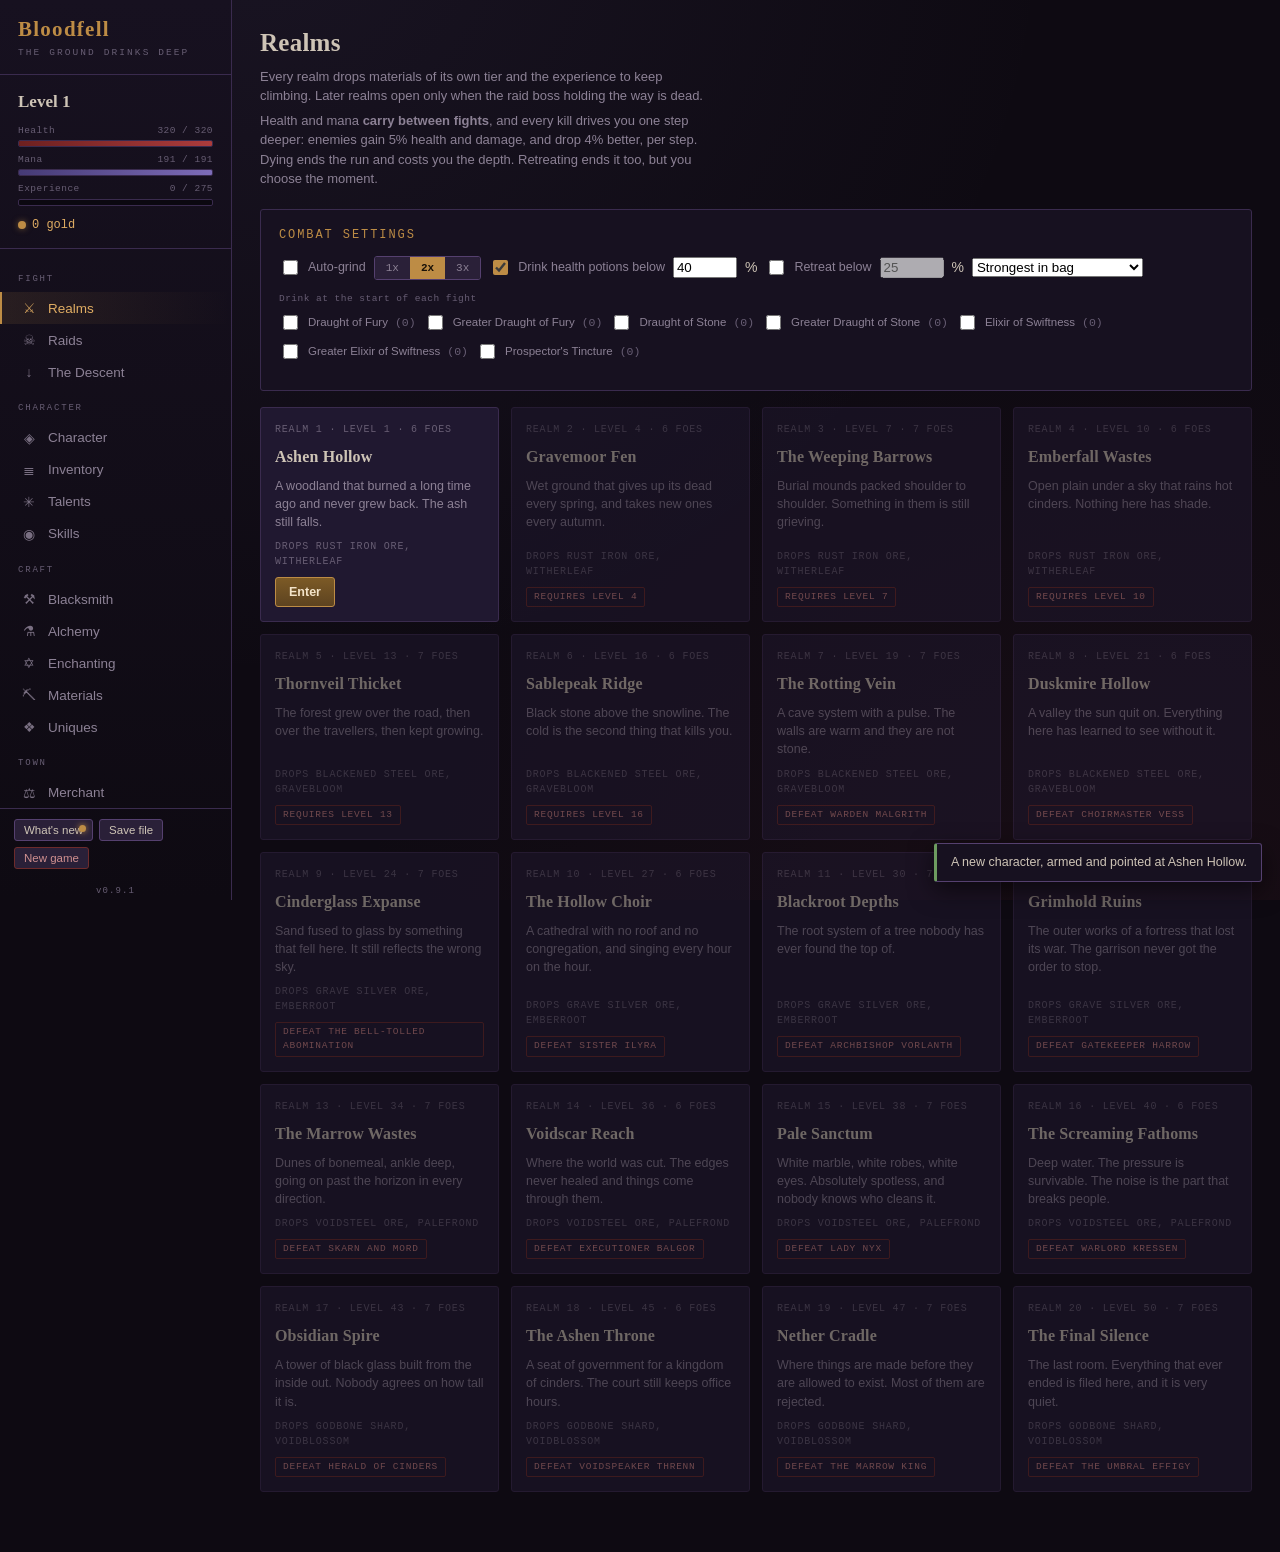
==== index.html @ ffa0b783 "initial live upload" ====
<!DOCTYPE html>
<html lang="en">
<head>
<meta charset="utf-8">
<meta name="viewport" content="width=device-width, initial-scale=1">
<title>Bloodfell</title>
<link rel="stylesheet" href="css/style.css">
</head>
<body>

<noscript>
  <p style="padding:40px;font-family:Georgia,serif;color:#cec4b6">
    Bloodfell needs JavaScript. Enable it and reload.
  </p>
</noscript>

<!-- Failure trap. The interface is built by script, so if anything throws before
     boot() finishes you would otherwise be staring at a blank page with no clue
     why. This turns that into a readable message. -->
<script>
(function () {
  var shown = false;
  function show(what, detail) {
    if (shown) return; shown = true;
    document.body.innerHTML =
      '<div style="font:14px/1.6 -apple-system,Segoe UI,Roboto,sans-serif;color:#cec4b6;' +
      'background:#0e0a12;padding:28px;min-height:100vh">' +
      '<h1 style="color:#bd8c45;font:600 22px Georgia,serif;margin:0 0 14px">Bloodfell could not start</h1>' +
      '<p style="color:#8c8195;max-width:60ch">' + what + '</p>' +
      '<pre style="background:#171120;border:1px solid #3a2b4e;border-radius:3px;padding:12px;' +
      'overflow:auto;font-size:11px;color:#ac3c3c;white-space:pre-wrap">' + detail + '</pre>' +
      '<p style="color:#675d73;font-size:12.5px;max-width:60ch">Most often this means the browser ' +
      'blocked the game from loading its own files, which happens when a multi-file page is opened ' +
      'straight from storage on a phone or tablet. The single-file build avoids it.</p></div>';
  }
  window.addEventListener('error', function (e) {
    show('Something threw while starting up.',
         (e.message || 'unknown error') + '\n' + (e.filename || '') + ':' + (e.lineno || '?'));
  });
  // if boot never runs, the scripts themselves never arrived
  window.addEventListener('load', function () {
    setTimeout(function () {
      if (!document.querySelector('.rail')) {
        show('The game\u2019s script files did not load.',
             'index.html loaded, but js/ and css/ alongside it did not.');
      }
    }, 400);
  });
})();
</script>

<!-- ==========================================================
     Load order matters: data first, then engine, then interface.
     Everything is a plain script so the game runs from a file://
     URL with no server and no build step.
     ========================================================== -->

<!-- content -->
<script src="js/data/realms.js"></script>
<script src="js/data/raids.js"></script>
<script src="js/data/items.js"></script>
<script src="js/data/talents.js"></script>
<script src="js/data/spells.js"></script>
<script src="js/data/crafting.js"></script>
<script src="js/data/effects.js"></script>
<script src="js/data/uniques.js"></script>
<script src="js/data/sets.js"></script>
<script src="js/data/changelog.js"></script>

<!-- engine -->
<script src="js/core/state.js"></script>
<script src="js/core/sound.js"></script>
<script src="js/core/passives.js"></script>
<script src="js/core/character.js"></script>
<script src="js/core/loot.js"></script>
<script src="js/core/combat.js"></script>
<script src="js/core/actions.js"></script>
<script src="js/core/merchant.js"></script>
<script src="js/core/descent.js"></script>

<!-- interface -->
<script src="js/ui/theme.js"></script>
<script src="js/ui/ui.js"></script>
<script src="js/ui/tooltip.js"></script>
<script src="js/ui/paperdoll.js"></script>
<script src="js/ui/panels-combat.js"></script>
<script src="js/ui/panels-character.js"></script>
<script src="js/ui/panels-talents.js"></script>
<script src="js/ui/panels-crafting.js"></script>

<!-- boot -->
<script src="js/main.js"></script>

</body>
</html>
---- css/style.css ----
/* ===========================================================================
   OPUS REALMS — stylesheet
   ---------------------------------------------------------------------------
   The look: an inked ledger, blood dried black in the margins. Deep bruise-purple
   rather than flat black, tarnished brass for anything valuable, old blood for
   anything dangerous. Nothing glows unless it is a legendary.

   Fonts are system stacks on purpose. The game runs from a local file with no
   internet, so a webfont would simply fail to load.
   =========================================================================== */

:root {
  --void:    #0e0a12;
  --pitch:   #171120;
  --slate:   #201830;
  --raise:   #2a2038;
  --edge:    #3a2b4e;
  --edge-hi: #55406f;

  --bone:    #cec4b6;
  --ash:     #8c8195;
  --dim:     #675d73;

  --brass:   #bd8c45;
  --brass-hi:#e0ad63;
  --blood:   #ac3c3c;
  --witch:   #7d6cb8;
  --verdant: #6d9c60;

  --r-common:    #8e8778;
  --r-uncommon:  #5f9b5b;
  --r-rare:      #4a7fb5;
  --r-epic:      #8a5fb0;
  --r-legendary: #c8873a;
  --r-unique:    #d2536b;


  --rail: 232px;
  --radius: 3px;

  /* Text scale. 1 is the design size; the Settings page drives this. */
  --fs: 1;

  --serif: "Iowan Old Style", "Palatino Linotype", Palatino, "Book Antiqua", Georgia, serif;
  --sans: -apple-system, BlinkMacSystemFont, "Segoe UI", Roboto, "Helvetica Neue", Arial, sans-serif;
  --mono: ui-monospace, SFMono-Regular, "SF Mono", Menlo, Consolas, "Liberation Mono", monospace;
}

* { box-sizing: border-box; }

html, body {
  margin: 0; padding: 0; height: 100%;
  background: var(--void);
  color: var(--bone);
  font-family: var(--sans);
  font-size: calc(14px * var(--fs));
  line-height: 1.5;
  -webkit-font-smoothing: antialiased;
}

body {
  background-image:
    radial-gradient(ellipse at 20% -10%, rgba(125, 108, 184, 0.10), transparent 55%),
    radial-gradient(ellipse at 90% 110%, rgba(172, 60, 60, 0.07), transparent 50%);
  background-attachment: fixed;
}

h1, h2, h3, h4 { font-family: var(--serif); font-weight: 600; margin: 0; letter-spacing: 0.01em; }
a { color: var(--brass); }
button { font-family: inherit; }

::-webkit-scrollbar { width: 9px; height: 9px; }
::-webkit-scrollbar-track { background: var(--void); }
::-webkit-scrollbar-thumb { background: var(--edge); border-radius: 6px; }
::-webkit-scrollbar-thumb:hover { background: var(--edge-hi); }

:focus-visible { outline: 2px solid var(--brass); outline-offset: 2px; }

/* ---------------------------------------------------------------- layout -- */
.app {
  display: grid;
  grid-template-columns: var(--rail) 1fr;
  min-height: 100vh;
}

.rail {
  background: linear-gradient(180deg, var(--pitch), var(--void));
  border-right: 1px solid var(--edge);
  display: flex; flex-direction: column;
  position: sticky; top: 0; height: 100vh;
}

.brand {
  padding: 18px 18px 14px;
  border-bottom: 1px solid var(--edge);
}
.brand h1 {
  font-size: calc(21px * var(--fs)); line-height: 1.1;
  color: var(--brass);
  letter-spacing: 0.06em;
}
.brand .sub {
  font-family: var(--mono);
  font-size: calc(9.5px * var(--fs)); letter-spacing: 0.22em;
  color: var(--dim); text-transform: uppercase; margin-top: 5px;
}

/* character card */
.charcard { padding: 14px 18px; border-bottom: 1px solid var(--edge); }
.charcard .lvl {
  display: flex; align-items: baseline; gap: 8px; margin-bottom: 9px;
}
.charcard .lvl b { font-family: var(--serif); font-size: calc(17px * var(--fs)); color: var(--bone); }
.charcard .lvl span { font-family: var(--mono); font-size: calc(10px * var(--fs)); color: var(--ash); letter-spacing: 0.1em; }

.bar {
  height: 7px; background: #0b0810;
  border: 1px solid var(--edge); border-radius: 2px;
  overflow: hidden; margin-bottom: 6px; position: relative;
}
.bar > i { display: block; height: 100%; transition: width 0.18s linear; }
.bar.hp > i   { background: linear-gradient(90deg, #6d2020, var(--blood)); }
.bar.mana > i { background: linear-gradient(90deg, #453a75, var(--witch)); }
.bar.xp > i   { background: linear-gradient(90deg, #6b5326, var(--brass)); }
.barlabel {
  display: flex; justify-content: space-between;
  font-family: var(--mono); font-size: calc(9.5px * var(--fs)); color: var(--dim);
  letter-spacing: 0.05em; margin-bottom: 2px;
}

.purse {
  display: flex; align-items: center; gap: 6px;
  font-family: var(--mono); font-size: calc(12px * var(--fs)); color: var(--brass-hi);
  margin-top: 10px;
}
.purse::before {
  content: ""; width: 8px; height: 8px; border-radius: 50%;
  background: var(--brass); box-shadow: 0 0 6px rgba(189, 140, 69, 0.55);
}

/* nav */
.nav { padding: 10px 0; overflow-y: auto; flex: 1; }
.navgroup {
  font-family: var(--mono); font-size: calc(9px * var(--fs)); letter-spacing: 0.2em;
  color: var(--dim); text-transform: uppercase;
  padding: 14px 18px 6px;
}
.navbtn {
  display: flex; align-items: center; gap: 10px; width: 100%;
  background: none; border: 0; border-left: 2px solid transparent;
  color: var(--ash); text-align: left;
  padding: 8px 18px; font-size: calc(13.5px * var(--fs)); cursor: pointer;
  transition: color 0.12s, background 0.12s, border-color 0.12s;
}
.navbtn:hover { color: var(--bone); background: rgba(255,255,255,0.025); }
.navbtn.on {
  color: var(--brass-hi); border-left-color: var(--brass);
  background: linear-gradient(90deg, rgba(189,140,69,0.12), transparent);
}
.navbtn .glyph { font-size: calc(14px * var(--fs)); width: 18px; text-align: center; opacity: 0.85; }
.navbtn .pip {
  margin-left: auto; font-family: var(--mono); font-size: calc(10px * var(--fs));
  background: var(--blood); color: #fff;
  border-radius: 8px; padding: 0 6px; min-width: 17px; text-align: center;
}

.railfoot {
  border-top: 1px solid var(--edge); padding: 10px 14px;
  display: flex; gap: 6px; flex-wrap: wrap;
}

/* ------------------------------------------------------------------ main -- */
.main { padding: 24px 28px 60px; max-width: 1180px; }

.phead { margin-bottom: 20px; }
.phead h2 { font-size: calc(25px * var(--fs)); color: var(--bone); }
.phead p { color: var(--ash); margin: 5px 0 0; max-width: 62ch; font-size: calc(13px * var(--fs)); }

.panel {
  background: var(--pitch);
  border: 1px solid var(--edge);
  border-radius: var(--radius);
  padding: 16px 18px;
  margin-bottom: 16px;
}
.panel > h3 {
  font-size: calc(12px * var(--fs)); letter-spacing: 0.16em; text-transform: uppercase;
  color: var(--brass); font-family: var(--mono); font-weight: 500;
  margin-bottom: 12px;
}

.grid { display: grid; gap: 12px; }
.g2 { grid-template-columns: repeat(auto-fit, minmax(300px, 1fr)); }
.g3 { grid-template-columns: repeat(auto-fit, minmax(230px, 1fr)); }

/* --------------------------------------------------------------- buttons -- */
.btn {
  background: var(--raise); color: var(--bone);
  border: 1px solid var(--edge-hi); border-radius: var(--radius);
  padding: 7px 13px; font-size: calc(12.5px * var(--fs)); cursor: pointer;
  transition: background 0.12s, border-color 0.12s, color 0.12s;
}
.btn:hover:not(:disabled) { background: var(--edge); border-color: var(--brass); color: #fff; }
.btn:disabled { opacity: 0.35; cursor: not-allowed; }
.btn.primary {
  background: linear-gradient(180deg, #7c5a26, #5d4320);
  border-color: var(--brass); color: #f3e3c8; font-weight: 600;
}
.btn.primary:hover:not(:disabled) { background: linear-gradient(180deg, #96702f, #6d5026); }
.btn.danger { border-color: #6d2b2b; color: #d09090; }
.btn.danger:hover:not(:disabled) { background: #3b1d1d; border-color: var(--blood); color: #fff; }
.btn.sm { padding: 4px 9px; font-size: calc(11.5px * var(--fs)); }
.btn.wide { width: 100%; justify-content: center; }

.tabs { display: flex; gap: 4px; flex-wrap: wrap; margin-bottom: 14px; border-bottom: 1px solid var(--edge); }
.tab {
  background: none; border: 0; border-bottom: 2px solid transparent;
  color: var(--ash); padding: 8px 14px; font-size: calc(13px * var(--fs)); cursor: pointer;
}
.tab:hover { color: var(--bone); }
.tab.on { color: var(--brass-hi); border-bottom-color: var(--brass); }

/* ----------------------------------------------------------------- cards -- */
.card {
  background: var(--slate); border: 1px solid var(--edge);
  border-radius: var(--radius); padding: 14px;
  display: flex; flex-direction: column; gap: 8px;
  transition: border-color 0.14s, transform 0.14s;
}
.card:hover { border-color: var(--edge-hi); }
.card.locked { opacity: 0.5; }
.card.active { border-color: var(--brass); box-shadow: inset 0 0 0 1px rgba(189,140,69,0.25); }
.card h4 { font-size: calc(16px * var(--fs)); color: var(--bone); }
.card .meta {
  font-family: var(--mono); font-size: calc(10px * var(--fs)); letter-spacing: 0.08em;
  color: var(--dim); text-transform: uppercase;
}
.card .desc { font-size: calc(12.5px * var(--fs)); color: var(--ash); line-height: 1.45; flex: 1; }
.card .foot { display: flex; align-items: center; gap: 8px; }

.tag {
  font-family: var(--mono); font-size: calc(9.5px * var(--fs)); letter-spacing: 0.08em;
  padding: 2px 7px; border-radius: 2px; text-transform: uppercase;
  border: 1px solid var(--edge-hi); color: var(--ash);
}
.tag.gold { border-color: var(--brass); color: var(--brass-hi); }
.tag.red { border-color: #6d2b2b; color: #cf8686; }
.tag.done { border-color: #3d5c36; color: var(--verdant); }

/* ---------------------------------------------------------------- combat -- */
.arena { display: grid; grid-template-columns: 1fr 1fr; gap: 14px; align-items: start; }

.fighter { background: var(--slate); border: 1px solid var(--edge); border-radius: var(--radius); padding: 14px; }
.fighter .who { display: flex; justify-content: space-between; align-items: baseline; margin-bottom: 4px; }
.fighter .who b { font-family: var(--serif); font-size: calc(16px * var(--fs)); }
.fighter .who .lv { font-family: var(--mono); font-size: calc(10px * var(--fs)); color: var(--dim); }
.fighter .roleline { font-family: var(--mono); font-size: calc(10px * var(--fs)); color: var(--dim); letter-spacing: 0.1em; text-transform: uppercase; margin-bottom: 9px; }
.fighter.enemy { border-color: #4a2b2b; }
.fighter .bar { height: 12px; }
.fighter .hpnum { font-family: var(--mono); font-size: calc(11px * var(--fs)); color: var(--ash); text-align: right; }

.elite-tag { color: var(--brass-hi); font-family: var(--mono); font-size: calc(10px * var(--fs)); letter-spacing: 0.1em; }

.buffrow { display: flex; gap: 5px; flex-wrap: wrap; margin-top: 9px; min-height: 20px; }
.buff {
  font-family: var(--mono); font-size: calc(9.5px * var(--fs)); letter-spacing: 0.05em;
  border: 1px solid var(--edge-hi); border-radius: 2px; padding: 1px 6px; color: var(--witch);
}
.buff.dot { color: var(--blood); border-color: #5c2d2d; }
.buff.shield { color: var(--brass-hi); border-color: var(--brass); }

/* the chronicle — the one showy element */
.chronicle {
  background: linear-gradient(180deg, #120d19, var(--void));
  border: 1px solid var(--edge);
  border-radius: var(--radius);
  height: 340px; overflow-y: auto;
  padding: 12px 14px 12px 20px;
  font-family: var(--mono); font-size: calc(11.5px * var(--fs)); line-height: 1.75;
  position: relative;
}
.chronicle::before {
  content: ""; position: absolute; left: 10px; top: 10px; bottom: 10px;
  width: 1px; background: linear-gradient(180deg, transparent, var(--edge) 12%, var(--edge) 88%, transparent);
}
.chronicle .line { color: var(--dim); }
.chronicle .line b { color: var(--bone); font-weight: 600; }
.chronicle .dmg b { color: var(--brass-hi); }
.chronicle .crit-line b { color: var(--brass-hi); }
.chronicle .crit { color: var(--blood); font-size: calc(10px * var(--fs)); letter-spacing: 0.1em; }
.chronicle .taken { color: #96707a; }
.chronicle .taken b { color: var(--blood); }
.chronicle .heal { color: var(--verdant); }
.chronicle .heal b { color: #92c283; }
.chronicle .shield { color: var(--brass); }
.chronicle .cast { color: var(--witch); }
.chronicle .miss { color: var(--dim); font-style: italic; }
.chronicle .potion { color: var(--verdant); }
.chronicle .win { color: var(--brass-hi); }
.chronicle .lose { color: var(--blood); }
.chronicle .loot { color: var(--bone); }
.chronicle .level { color: var(--brass-hi); font-weight: 600; }
.chronicle .header {
  color: var(--ash); border-top: 1px solid var(--edge);
  margin-top: 8px; padding-top: 8px; letter-spacing: 0.08em;
}
.chronicle .header:first-child { border: 0; margin-top: 0; padding-top: 0; }

.ctrlbar { display: flex; gap: 8px; flex-wrap: wrap; align-items: center; margin-bottom: 12px; }
.switch { display: flex; align-items: center; gap: 7px; font-size: calc(12.5px * var(--fs)); color: var(--ash); cursor: pointer; }
.switch input { accent-color: var(--brass); width: 15px; height: 15px; cursor: pointer; }
.speedgrp { display: flex; border: 1px solid var(--edge-hi); border-radius: var(--radius); overflow: hidden; }
.speedgrp button {
  background: var(--raise); border: 0; color: var(--ash);
  padding: 5px 11px; font-family: var(--mono); font-size: calc(11px * var(--fs)); cursor: pointer;
}
.speedgrp button.on { background: var(--brass); color: #1a1208; font-weight: 700; }

/* ------------------------------------------------------------------ gear -- */
/* The paperdoll: armour down each side, character between, weapons beneath. */
.paperdoll-wrap {
  display: grid;
  grid-template-columns: auto 1fr auto;
  grid-template-areas: "left centre right" "bottom bottom bottom";
  gap: 14px;
  align-items: start;
}
.dollcol { display: flex; flex-direction: column; gap: 7px; }
.dollcol:first-child { grid-area: left; }
.dollcol:last-of-type { grid-area: right; }
.dollcentre { grid-area: centre; min-width: 0; }
.dollbottom {
  grid-area: bottom; display: flex; gap: 7px;
  justify-content: center; flex-wrap: wrap;
  padding-top: 12px; border-top: 1px solid var(--edge);
}

.dollslot {
  position: relative;
  display: flex; align-items: center; gap: 9px;
  background: var(--slate);
  border: 1px solid var(--edge);
  border-radius: var(--radius);
  padding: 6px 9px 6px 6px;
  width: 190px; min-height: 50px;
  transition: border-color 0.12s, background 0.12s;
}
.dollslot.filled { cursor: pointer; }
.dollslot.filled:hover { background: var(--raise); border-color: var(--edge-hi); }
.dollslot.picked { border-color: var(--brass); }

.dollicon {
  flex-shrink: 0;
  width: 38px; height: 38px;
  display: flex; align-items: center; justify-content: center;
  background: var(--void);
  border: 1px solid var(--edge);
  border-radius: 2px;
  color: var(--dim);
}
.dollslot.filled .dollicon { border-color: currentColor; }
.slotsvg { width: 26px; height: 26px; }

.dolllabel {
  font-size: calc(11.5px * var(--fs)); line-height: 1.25;
  overflow: hidden; display: -webkit-box;
  -webkit-line-clamp: 2; -webkit-box-orient: vertical;
}
.dollslot.empty .dolllabel {
  color: var(--dim); font-family: var(--mono);
  font-size: calc(9.5px * var(--fs)); letter-spacing: 0.1em; text-transform: uppercase;
}
.dollilvl {
  position: absolute; right: 5px; bottom: 3px;
  font-family: var(--mono); font-size: calc(9px * var(--fs)); color: var(--dim);
}
.dollmark {
  position: absolute; right: 5px; top: 4px; font-size: calc(9px * var(--fs));
}
.dollmark.uq { color: var(--r-unique); }
.dollmark.pr { color: var(--witch); }

/* ---------------------------------------------------------------- rarity -- */
/* Three families, all driven by the same theme variables:
     .r-*         colours the item's NAME
     .b-*         tints the left edge of a list row
     .r-border-*  outlines an equipment square on the paperdoll
   Every one of these is emitted somewhere in js/ui/. There is a test that walks
   the markup and fails if any of them lacks a rule, because deleting one is
   silent — the class simply stops doing anything and every item goes white. */
.r-common    { color: var(--r-common); }
.r-uncommon  { color: var(--r-uncommon); }
.r-rare      { color: var(--r-rare); }
.r-epic      { color: var(--r-epic); }
.r-legendary { color: var(--r-legendary); text-shadow: 0 0 10px rgba(200,135,58,0.35); }
.r-unique    {
  color: var(--r-unique);
  text-shadow: 0 0 12px rgba(210,83,107,0.50);
  font-weight: 600;
}

.b-common    { border-left-color: var(--r-common) !important; }
.b-uncommon  { border-left-color: var(--r-uncommon) !important; }
.b-rare      { border-left-color: var(--r-rare) !important; }
.b-epic      { border-left-color: var(--r-epic) !important; }
.b-legendary { border-left-color: var(--r-legendary) !important; }
.b-unique    {
  border-left-color: var(--r-unique) !important;
  box-shadow: inset 0 0 24px rgba(210,83,107,0.09);
}

.r-border-common    { border-color: var(--r-common) !important; }
.r-border-uncommon  { border-color: var(--r-uncommon) !important; }
.r-border-rare      { border-color: var(--r-rare) !important; }
.r-border-epic      { border-color: var(--r-epic) !important; }
.r-border-legendary { border-color: var(--r-legendary) !important; }
.r-border-unique    {
  border-color: var(--r-unique) !important;
  box-shadow: inset 0 0 18px rgba(210,83,107,0.10);
}

.dollcentre {
  background: linear-gradient(180deg, var(--slate), var(--pitch));
  border: 1px solid var(--edge); border-radius: var(--radius);
  padding: 16px 18px; text-align: center;
}
.dollname { font-family: var(--serif); font-size: calc(20px * var(--fs)); color: var(--bone); }
.dolllvl {
  font-family: var(--mono); font-size: calc(10px * var(--fs)); letter-spacing: 0.16em;
  color: var(--brass); text-transform: uppercase; margin-top: 3px;
}
.dollbars { margin: 16px 0; text-align: left; }
.dollsummary {
  display: grid; grid-template-columns: repeat(auto-fit, minmax(96px, 1fr));
  gap: 3px 14px; text-align: left;
}
.dollsummary div {
  display: flex; justify-content: space-between; align-items: baseline;
  font-size: calc(11.5px * var(--fs)); padding: 3px 0;
  border-bottom: 1px dotted rgba(255,255,255,0.05);
}
.dollsummary span { color: var(--ash); }
.dollsummary b { font-family: var(--mono); color: var(--bone); }
.dollfoot {
  margin-top: 12px; font-family: var(--mono); font-size: calc(9.5px * var(--fs));
  color: var(--dim); letter-spacing: 0.05em;
}

/* enchanting reuses the squares in a plain grid */
.dollgrid {
  display: grid; grid-template-columns: repeat(auto-fill, minmax(190px, 1fr)); gap: 7px;
}
.dollgrid .dollslot { width: auto; }

@media (max-width: 860px) {
  .paperdoll-wrap {
    grid-template-columns: 1fr 1fr;
    grid-template-areas: "centre centre" "left right" "bottom bottom";
  }
  .dollslot { width: auto; }
}

/* stat sheet */
.statsheet { display: grid; grid-template-columns: repeat(auto-fit, minmax(160px, 1fr)); gap: 3px 20px; }
.statrow {
  display: flex; justify-content: space-between; align-items: baseline;
  padding: 4px 0; border-bottom: 1px dotted rgba(255,255,255,0.05);
  font-size: calc(12.5px * var(--fs));
}
.statrow span { color: var(--ash); }
.statrow b { font-family: var(--mono); font-weight: 600; color: var(--bone); }
.statrow.hi b { color: var(--brass-hi); }

/* ------------------------------------------------------------- inventory -- */
.invhead { display: flex; gap: 8px; flex-wrap: wrap; align-items: center; margin-bottom: 12px; }
.invhead select, .invhead input {
  background: var(--slate); color: var(--bone);
  border: 1px solid var(--edge-hi); border-radius: var(--radius);
  padding: 6px 9px; font-size: calc(12.5px * var(--fs)); font-family: inherit;
}

.itemlist { display: flex; flex-direction: column; gap: 5px; }
.itemrow {
  display: flex; align-items: center; gap: 12px;
  background: var(--slate); border: 1px solid var(--edge);
  border-left-width: 3px; border-radius: var(--radius); padding: 8px 11px;
}
.itemrow:hover { background: var(--raise); }
.itemrow .main { flex: 1; min-width: 0; }
.itemrow .nm { font-size: calc(13px * var(--fs)); }
.itemrow .sub { font-family: var(--mono); font-size: calc(10px * var(--fs)); color: var(--dim); margin-top: 2px; }
.itemrow .acts { display: flex; gap: 5px; flex-shrink: 0; }
.itemrow .potdesc { font-size: calc(12px * var(--fs)); color: var(--ash); margin-top: 3px; }
.upgrade { color: var(--verdant); font-family: var(--mono); font-size: calc(10px * var(--fs)); letter-spacing: 0.06em; }

.empty {
  text-align: center; color: var(--dim); padding: 34px 20px;
  font-style: italic; border: 1px dashed var(--edge); border-radius: var(--radius);
}

/* --------------------------------------------------------------- talents -- */
.treebar { display: flex; gap: 6px; flex-wrap: wrap; margin-bottom: 14px; }
.treebtn {
  background: var(--slate); border: 1px solid var(--edge); border-radius: var(--radius);
  color: var(--ash); padding: 8px 14px; cursor: pointer; font-size: calc(13px * var(--fs));
  display: flex; align-items: center; gap: 8px;
}
.treebtn.on { border-color: var(--brass); color: var(--brass-hi); background: var(--raise); }
.treebtn b { font-family: var(--mono); font-size: calc(11px * var(--fs)); }

.tiers { display: flex; flex-direction: column; gap: 10px; }
.tier { border-left: 2px solid var(--edge); padding-left: 14px; }
.tier.open { border-left-color: var(--brass); }
.tierhead {
  font-family: var(--mono); font-size: calc(9.5px * var(--fs)); letter-spacing: 0.16em;
  text-transform: uppercase; color: var(--dim); margin-bottom: 7px;
}
.tier.open .tierhead { color: var(--brass); }
.talentgrid { display: grid; grid-template-columns: repeat(auto-fit, minmax(205px, 1fr)); gap: 7px; }

.talent {
  background: var(--slate); border: 1px solid var(--edge);
  border-radius: var(--radius); padding: 9px 11px; cursor: pointer;
  transition: border-color 0.12s, background 0.12s;
}
.talent:hover { border-color: var(--edge-hi); background: var(--raise); }
.talent.maxed { border-color: var(--brass); }
.talent.invested { border-color: var(--brass); }
.talent.blocked { opacity: 0.42; cursor: not-allowed; }
.talent .th { display: flex; justify-content: space-between; align-items: baseline; gap: 8px; }
.talent .tn { font-size: calc(12.5px * var(--fs)); color: var(--bone); font-weight: 600; }
.talent.invested .tn { color: var(--brass-hi); }
.talent .rank { font-family: var(--mono); font-size: calc(10.5px * var(--fs)); color: var(--dim); flex-shrink: 0; }
.talent.invested .rank { color: var(--brass); }
.talent .td { font-size: calc(11.5px * var(--fs)); color: var(--ash); margin-top: 4px; line-height: 1.4; }

/* ---------------------------------------------------------------- spells -- */
.spellrow {
  display: flex; align-items: center; gap: 12px;
  background: var(--slate); border: 1px solid var(--edge);
  border-left: 3px solid var(--witch);
  border-radius: var(--radius); padding: 9px 12px; margin-bottom: 5px;
}
.spellrow.locked { border-left-color: var(--edge); opacity: 0.45; }
.spellrow .order { display: flex; flex-direction: column; gap: 2px; }
.spellrow .order button {
  background: var(--raise); border: 1px solid var(--edge); color: var(--ash);
  width: 20px; height: 15px; line-height: 1; font-size: calc(9px * var(--fs)); cursor: pointer; border-radius: 2px;
}
.spellrow .order button:hover { color: var(--brass); border-color: var(--brass); }
.spellrow .sn { font-size: calc(13px * var(--fs)); color: var(--bone); }
.spellrow .sd { font-size: calc(11.5px * var(--fs)); color: var(--ash); margin-top: 2px; }
.spellcond {
  display: flex; align-items: center; gap: 7px; margin-top: 7px;
  flex-wrap: wrap;
}
.spellcond .cw {
  font-family: var(--mono); font-size: calc(10px * var(--fs)); color: var(--dim);
  letter-spacing: 0.05em;
}
.spellcond select, .spellcond input {
  background: var(--raise); color: var(--bone);
  border: 1px solid var(--edge); border-radius: var(--radius);
  padding: 3px 7px; font-size: calc(11.5px * var(--fs)); font-family: inherit;
}
.spellcond input { width: 58px; }
.spellcond select:focus, .spellcond input:focus { border-color: var(--brass); }

.effectgroup {
  font-family: var(--mono); font-size: calc(9px * var(--fs)); letter-spacing: 0.18em;
  text-transform: uppercase; color: var(--brass);
  margin: 12px 0 5px; padding-top: 9px;
  border-top: 1px solid var(--edge);
}
.effectgroup:first-child { margin-top: 0; padding-top: 0; border-top: 0; }

.spellrow .sm { font-family: var(--mono); font-size: calc(10px * var(--fs)); color: var(--dim); flex-shrink: 0; text-align: right; }

/* -------------------------------------------------------------- crafting -- */
.matgrid { display: grid; grid-template-columns: repeat(auto-fit, minmax(175px, 1fr)); gap: 5px; }
.mat {
  display: flex; justify-content: space-between; align-items: baseline;
  background: var(--slate); border: 1px solid var(--edge);
  border-radius: var(--radius); padding: 6px 10px; font-size: calc(12.5px * var(--fs));
}
.mat b { font-family: var(--mono); color: var(--brass-hi); }
.mat.zero { opacity: 0.35; }

.reciperow {
  display: flex; align-items: center; gap: 12px;
  background: var(--slate); border: 1px solid var(--edge);
  border-radius: var(--radius); padding: 9px 12px; margin-bottom: 5px;
}
.reciperow .rn { flex: 1; font-size: calc(13px * var(--fs)); }
.reciperow .cost { font-family: var(--mono); font-size: calc(11px * var(--fs)); color: var(--ash); }
.reciperow .cost .lack { color: var(--blood); }

/* --------------------------------------------------------------- tooltips -- */
.tip {
  position: fixed; z-index: 90; pointer-events: none;
  max-width: 320px; display: flex; flex-direction: column; gap: 0;
  filter: drop-shadow(0 10px 26px rgba(0,0,0,0.7));
}
.tip-card {
  background: var(--pitch); border: 1px solid var(--edge-hi);
  border-radius: var(--radius); padding: 11px 13px;
}
.tip-card.muted { opacity: 0.82; border-style: dashed; }
.tip-name { font-family: var(--serif); font-size: calc(15px * var(--fs)); line-height: 1.25; }
.tip-meta {
  font-family: var(--mono); font-size: calc(9.5px * var(--fs)); letter-spacing: 0.06em;
  color: var(--dim); margin-top: 3px; text-transform: uppercase;
}
.tip-weapon {
  display: flex; justify-content: space-between; gap: 10px;
  font-size: calc(12px * var(--fs)); margin-top: 7px; color: var(--bone);
}
.tip-dim { color: var(--ash); }

.tip-block {
  margin-top: 9px; padding-top: 8px;
  border-top: 1px solid var(--edge);
  display: flex; flex-direction: column; gap: 2px;
}
.tip-stat { display: flex; align-items: baseline; gap: 7px; font-size: calc(12.5px * var(--fs)); }
.tip-val {
  font-family: var(--mono); font-weight: 600; color: var(--brass-hi);
  min-width: 52px; text-align: right;
}
.tip-val.tip-none { color: var(--dim); }
.tip-key { color: var(--ash); flex: 1; }
.tip-delta { font-family: var(--mono); font-size: calc(11px * var(--fs)); font-weight: 600; }
.tip-delta.up { color: var(--verdant); }
.tip-delta.down { color: var(--blood); }
.tip-delta.same { color: var(--dim); }

.tip-ench {
  margin-top: 8px; padding-top: 7px; border-top: 1px solid var(--edge);
  font-size: calc(12px * var(--fs)); color: var(--witch);
}
.tip-foot {
  margin-top: 8px; padding-top: 7px; border-top: 1px solid var(--edge);
  font-family: var(--mono); font-size: calc(10px * var(--fs)); color: var(--dim);
}
.tip-hint {
  background: var(--void); border: 1px solid var(--edge); border-top: 0;
  border-radius: 0 0 var(--radius) var(--radius);
  padding: 5px 12px; font-size: calc(10.5px * var(--fs)); color: var(--dim);
}
.tip-hint b { color: var(--brass); }
.tip-vs {
  background: var(--void); border-left: 1px solid var(--edge);
  border-right: 1px solid var(--edge);
  font-family: var(--mono); font-size: calc(9px * var(--fs)); letter-spacing: 0.16em;
  text-transform: uppercase; color: var(--dim);
  padding: 5px 12px; text-align: center;
}

/* items advertise that they have a tooltip */
[data-tip] { cursor: help; }
.itemrow[data-tip], .slot[data-tip] { cursor: pointer; }

/* -------------------------------------------------- inventory stat layout -- */
/* One stat per line, laid out in columns so a five-stat item stays compact. */
.statgrid {
  display: grid;
  grid-template-columns: repeat(auto-fill, minmax(146px, 1fr));
  gap: 1px 16px; margin-top: 5px;
}
.statgrid .s {
  display: flex; align-items: baseline; gap: 6px;
  font-size: calc(12px * var(--fs)); line-height: 1.55;
}
.statgrid .s .v {
  font-family: var(--mono); font-weight: 600; color: var(--brass-hi);
  min-width: 46px; text-align: right;
}
.statgrid .s .k { color: var(--ash); }
.statgrid .s.wpn .v { color: var(--bone); }
.statgrid .s.ench { grid-column: 1 / -1; }
.statgrid .s.ench .k { color: var(--witch); }
/* ------------------------------------------------------------- spell bar -- */
.spellbar { display: flex; gap: 6px; flex-wrap: wrap; margin-top: 12px; }
.spellbar-empty {
  font-family: var(--mono); font-size: calc(11px * var(--fs)); color: var(--dim);
  padding: 6px 0; letter-spacing: 0.04em;
}
.spellchip {
  position: relative; overflow: hidden;
  background: var(--slate); border: 1px solid var(--edge);
  border-radius: var(--radius); padding: 5px 10px;
  display: flex; align-items: baseline; gap: 8px; min-width: 132px;
  cursor: help;
}
.spellchip > i {
  position: absolute; left: 0; top: 0; bottom: 0;
  background: rgba(125, 108, 184, 0.16); transition: width 0.1s linear;
}
.spellchip .sc-name { position: relative; font-size: calc(12px * var(--fs)); color: var(--bone); }
.spellchip .sc-cd {
  position: relative; margin-left: auto;
  font-family: var(--mono); font-size: calc(10px * var(--fs)); color: var(--dim);
}
.spellchip.ready { border-color: var(--witch); }
.spellchip.ready .sc-cd { color: var(--witch); }
.spellchip.cooling { opacity: 0.62; }
.spellchip.poor { border-color: #5c2d2d; opacity: 0.7; }
.spellchip.poor .sc-cd { color: var(--blood); }

/* ------------------------------------------------------- effects & procs -- */
.effectrow {
  display: flex; gap: 12px; align-items: baseline;
  padding: 6px 0; border-bottom: 1px dotted rgba(255,255,255,0.05);
  font-size: calc(12.5px * var(--fs));
}
.effectrow b { color: var(--brass-hi); min-width: 118px; }
.effectrow span { color: var(--ash); }

.tip-proc {
  margin-top: 8px; padding-top: 7px; border-top: 1px solid var(--edge);
  font-size: calc(11.5px * var(--fs)); color: var(--ash); line-height: 1.45;
}
.tip-proc b { color: var(--brass-hi); }
.tip-hands {
  margin-top: 6px; font-family: var(--mono); font-size: calc(10px * var(--fs));
  color: var(--brass); letter-spacing: 0.05em;
}
.tip-help {
  margin-top: 8px; font-size: calc(12px * var(--fs)); color: var(--ash); line-height: 1.5;
  max-width: 40ch;
}

.talent.proc { border-style: solid; }
.talent .procmark {
  font-family: var(--mono); font-size: calc(8.5px * var(--fs)); letter-spacing: 0.12em;
  color: var(--witch); border: 1px solid var(--edge-hi);
  border-radius: 2px; padding: 0 4px; vertical-align: middle;
}
.talent .tcur {
  margin-top: 5px; padding-top: 5px; border-top: 1px dotted rgba(255,255,255,0.07);
  font-family: var(--mono); font-size: calc(10.5px * var(--fs)); color: var(--brass);
}

/* stat rows are hoverable on the character sheet */
.statrow[data-tip] { cursor: help; }
.statrow[data-tip]:hover { background: rgba(255,255,255,0.03); }

/* range slider */
input[type="range"] { accent-color: var(--brass); }

.srccount {
  font-family: var(--mono); font-size: calc(9.5px * var(--fs)); color: var(--dim);
  letter-spacing: 0.05em;
}

/* ------------------------------------------------------------- theme picker -- */
.themegrid { display: grid; grid-template-columns: repeat(auto-fit, minmax(190px, 1fr)); gap: 8px; }
.themecard {
  background: var(--slate); border: 1px solid var(--edge);
  border-radius: var(--radius); padding: 11px 13px; cursor: pointer;
  transition: border-color 0.12s;
}
.themecard:hover { border-color: var(--edge-hi); }
.themecard.on { border-color: var(--brass); }
.themecard h4 { font-size: calc(14px * var(--fs)); margin-bottom: 3px; }
.themecard .tb { font-size: calc(11.5px * var(--fs)); color: var(--ash); line-height: 1.4; }
.swatches { display: flex; gap: 4px; margin-top: 9px; }
.swatches i {
  width: 20px; height: 20px; border-radius: 2px;
  border: 1px solid rgba(255,255,255,0.10); display: block;
}

.colorrow {
  display: flex; align-items: center; gap: 10px;
  padding: 6px 0; font-size: calc(12.5px * var(--fs));
}
.colorrow label { flex: 1; color: var(--ash); }
.colorrow input[type="color"] {
  width: 46px; height: 28px; padding: 0; cursor: pointer;
  background: none; border: 1px solid var(--edge-hi); border-radius: var(--radius);
}

/* ------------------------------------------------------------------ sets -- */
.tip-set {
  margin-top: 9px; padding-top: 8px; border-top: 1px solid var(--edge);
}
.tip-setname {
  color: var(--r-uncommon); font-family: var(--serif);
  font-size: calc(12.5px * var(--fs)); margin-bottom: 4px;
}
.tip-setname span { color: var(--dim); font-family: var(--mono); font-size: calc(10px * var(--fs)); }
.tip-setpiece {
  font-size: calc(11px * var(--fs)); color: var(--dim); padding-left: 9px; line-height: 1.5;
}
.tip-setpiece.held { color: var(--ash); }
.tip-setpiece.on { color: var(--r-uncommon); }
.tip-setbonus {
  font-size: calc(11px * var(--fs)); color: var(--dim);
  margin-top: 3px; line-height: 1.45;
}
.tip-setbonus.on { color: var(--r-uncommon); }

.setblock { margin-bottom: 14px; }
.setblock:last-child { margin-bottom: 0; }
.setname {
  font-family: var(--serif); font-size: calc(15px * var(--fs));
  color: var(--r-uncommon); margin-bottom: 5px;
}
.setname span { font-family: var(--mono); font-size: calc(10px * var(--fs)); color: var(--dim); }
.setbonus {
  display: flex; gap: 10px; align-items: baseline;
  font-size: calc(12.5px * var(--fs)); color: var(--dim);
  padding: 3px 0; opacity: 0.55;
}
.setbonus.on { opacity: 1; color: var(--ash); }
.setbonus b { color: var(--dim); font-family: var(--mono); min-width: 22px; }
.setbonus.on b { color: var(--r-uncommon); }

/* --------------------------------------------------------------- descent -- */
.boongrid {
  display: grid; grid-template-columns: repeat(auto-fit, minmax(240px, 1fr));
  gap: 12px; margin-bottom: 16px;
}
.booncard {
  background: linear-gradient(180deg, var(--slate), var(--pitch));
  border: 1px solid var(--edge-hi); border-radius: var(--radius);
  padding: 18px; cursor: pointer;
  transition: border-color 0.14s, transform 0.14s;
}
.booncard:hover {
  border-color: var(--brass); transform: translateY(-2px);
}
.booncard h4 {
  font-size: calc(18px * var(--fs)); color: var(--brass-hi); margin-bottom: 7px;
}
.boonstack {
  font-family: var(--mono); font-size: calc(9.5px * var(--fs));
  color: var(--dim); letter-spacing: 0.08em;
}
.boontext { font-size: calc(13px * var(--fs)); color: var(--ash); line-height: 1.5; min-height: 3em; }
.boonpick {
  margin-top: 12px; font-family: var(--mono); font-size: calc(10px * var(--fs));
  letter-spacing: 0.16em; text-transform: uppercase; color: var(--brass);
}

/* --------------------------------------------------------------- rail foot -- */
.version {
  text-align: center; font-family: var(--mono);
  font-size: calc(9px * var(--fs)); color: var(--dim);
  letter-spacing: 0.12em; padding: 6px 0 2px;
}
#changelogbtn { position: relative; }
#changelogbtn.unread::after {
  content: ""; position: absolute; top: 5px; right: 6px;
  width: 7px; height: 7px; border-radius: 50%;
  background: var(--brass); box-shadow: 0 0 6px var(--brass);
}

/* --------------------------------------------------------------- changelog -- */
.changelog { max-height: 60vh; overflow-y: auto; padding-right: 6px; }
.clentry { padding: 12px 0; border-bottom: 1px solid var(--edge); }
.clentry:last-child { border-bottom: 0; }
.clhead { display: flex; align-items: baseline; gap: 10px; margin-bottom: 7px; }
.clver {
  font-family: var(--mono); font-size: calc(11px * var(--fs));
  color: var(--brass-hi); font-weight: 600;
}
.cltitle { font-family: var(--serif); font-size: calc(15px * var(--fs)); color: var(--bone); }
.clcurrent {
  margin-left: auto; font-family: var(--mono); font-size: calc(8.5px * var(--fs));
  letter-spacing: 0.12em; text-transform: uppercase;
  color: var(--verdant); border: 1px solid var(--verdant);
  border-radius: 2px; padding: 1px 6px;
}
.cllines { margin: 0; padding-left: 18px; }
.cllines li {
  font-size: calc(12.5px * var(--fs)); color: var(--ash);
  line-height: 1.5; margin-bottom: 4px;
}

/* ------------------------------------------------------------------ guides -- */
.guidekicker {
  font-family: var(--mono); font-size: calc(9px * var(--fs));
  letter-spacing: 0.18em; text-transform: uppercase; color: var(--brass);
}
.guidebody p {
  font-size: calc(13.5px * var(--fs)); color: var(--ash);
  line-height: 1.6; margin: 0 0 12px;
}
.guidebody b { color: var(--bone); }

/* ----------------------------------------------------------------- aspects -- */
.aspcount, .worntag {
  font-family: var(--mono); font-size: calc(9px * var(--fs));
  background: var(--raise); border-radius: 8px; padding: 0 5px;
  color: var(--brass-hi);
}
.worntag { color: var(--verdant); border: 1px solid var(--edge); }
.aspectcard {
  background: var(--slate); border: 1px solid var(--edge-hi);
  border-left: 3px solid var(--witch);
  border-radius: var(--radius); padding: 11px 13px; margin-bottom: 8px;
}
.aspname {
  font-family: var(--serif); font-size: calc(13.5px * var(--fs));
  color: var(--witch); margin-bottom: 3px;
}
.asptext { font-size: calc(12px * var(--fs)); color: var(--ash); line-height: 1.45; }
.aspslot {
  font-family: var(--mono); font-size: calc(9.5px * var(--fs));
  color: var(--dim); letter-spacing: 0.05em; margin-top: 5px;
}
.tip-aspect {
  margin-top: 9px; padding: 8px 10px;
  background: rgba(125,108,184,0.10);
  border: 1px solid rgba(125,108,184,0.32);
  border-radius: var(--radius);
}
.tip-aspecttag {
  display: inline-block; font-family: var(--mono);
  font-size: calc(8.5px * var(--fs)); letter-spacing: 0.14em;
  text-transform: uppercase; color: var(--witch);
  border: 1px solid var(--witch); border-radius: 2px;
  padding: 0 5px; margin-right: 6px; vertical-align: middle;
}
.tip-aspect b { color: var(--witch); }
.tip-aspectnote {
  font-size: calc(10px * var(--fs)); color: var(--dim);
  margin-top: 4px; font-style: italic;
}

/* ---------------------------------------------------------- descent recap -- */
.recap { border-left: 3px solid var(--r-unique); }
.recaphead {
  font-family: var(--serif); font-size: calc(15px * var(--fs));
  color: var(--bone); margin-bottom: 10px;
}
.recapstats { display: flex; gap: 24px; margin-bottom: 12px; }
.recapstats div { display: flex; flex-direction: column; gap: 2px; }
.recapstats span {
  font-family: var(--mono); font-size: calc(9.5px * var(--fs));
  letter-spacing: 0.08em; text-transform: uppercase; color: var(--dim);
}
.recapstats b {
  font-family: var(--serif); font-size: calc(22px * var(--fs)); color: var(--brass-hi);
}
.recapboons { display: flex; align-items: center; gap: 7px; flex-wrap: wrap; }
.recaplabel {
  font-family: var(--mono); font-size: calc(9.5px * var(--fs));
  text-transform: uppercase; letter-spacing: 0.08em; color: var(--dim);
}
.recapboon {
  font-size: calc(11px * var(--fs)); color: var(--ash);
  background: var(--slate); border: 1px solid var(--edge);
  border-radius: 3px; padding: 2px 8px;
}

/* modal head/foot shared by changelog and guides */
.modalhead { margin-bottom: 14px; }
.modalsub {
  font-family: var(--mono); font-size: calc(10px * var(--fs));
  color: var(--dim); letter-spacing: 0.05em; margin-top: 3px;
}
.modalfoot {
  display: flex; align-items: center; gap: 10px;
  margin-top: 18px; padding-top: 14px; border-top: 1px solid var(--edge);
}

/* ------------------------------------------------------------ realm runs -- */
.runline {
  display: flex; justify-content: space-between; align-items: baseline;
  margin-top: 9px; padding-top: 8px; border-top: 1px solid var(--edge);
  font-family: var(--mono); font-size: calc(10px * var(--fs)); color: var(--dim);
  letter-spacing: 0.05em;
}
.runline b { color: var(--brass-hi); }
.depth-tag {
  font-family: var(--mono); font-size: calc(10px * var(--fs)); letter-spacing: 0.08em;
  color: var(--verdant);
}

/* ------------------------------------------------------- unique passives -- */
.tip-passive {
  margin-top: 9px; padding: 8px 10px;
  background: rgba(210,83,107,0.09);
  border: 1px solid rgba(210,83,107,0.30);
  border-radius: var(--radius);
}
.tip-passive b {
  display: block; color: var(--r-unique);
  font-family: var(--serif); font-size: calc(13px * var(--fs)); margin-bottom: 3px;
}
.tip-passive span { font-size: calc(11.5px * var(--fs)); color: var(--bone); line-height: 1.5; }
.tip-flavour {
  margin-top: 8px; font-family: var(--serif); font-style: italic;
  font-size: calc(11.5px * var(--fs)); color: var(--dim); line-height: 1.45;
}

.uniquecard {
  background: var(--slate);
  border: 1px solid var(--edge);
  border-left: 3px solid var(--r-unique);
  border-radius: var(--radius); padding: 13px 15px;
}
.uniquecard.owned { border-color: var(--r-unique); background: rgba(210,83,107,0.05); }
.uniquecard h4 { font-size: calc(15px * var(--fs)); margin-bottom: 2px; }
.uniquecard .src {
  font-family: var(--mono); font-size: calc(9.5px * var(--fs)); letter-spacing: 0.08em;
  color: var(--dim); text-transform: uppercase; margin-bottom: 8px;
}
.uniquecard .pname {
  color: var(--r-unique); font-family: var(--serif);
  font-size: calc(13px * var(--fs)); margin-bottom: 3px;
}
.uniquecard .ptext { font-size: calc(12px * var(--fs)); color: var(--ash); line-height: 1.5; }
.uniquecard .flav {
  margin-top: 8px; font-family: var(--serif); font-style: italic;
  font-size: calc(11.5px * var(--fs)); color: var(--dim);
}
.uniquecard .have {
  font-family: var(--mono); font-size: calc(9.5px * var(--fs)); letter-spacing: 0.1em;
  color: var(--verdant); text-transform: uppercase;
}

/* ---------------------------------------------------------------- toasts -- */
.toasts {
  position: fixed; right: 18px; bottom: 18px; z-index: 60;
  display: flex; flex-direction: column-reverse; gap: 7px; pointer-events: none;
}
.toast {
  background: var(--pitch); border: 1px solid var(--edge-hi);
  border-left: 3px solid var(--brass);
  border-radius: var(--radius); padding: 9px 14px; font-size: calc(12.5px * var(--fs));
  max-width: 330px; animation: rise 0.22s ease-out;
  box-shadow: 0 8px 24px rgba(0,0,0,0.55);
}
.toast.bad { border-left-color: var(--blood); }
.toast.good { border-left-color: var(--verdant); }
@keyframes rise { from { opacity: 0; transform: translateY(10px); } to { opacity: 1; transform: none; } }

/* ----------------------------------------------------------------- modal -- */
.scrim {
  position: fixed; inset: 0; background: rgba(6,4,10,0.82);
  display: flex; align-items: center; justify-content: center; z-index: 70; padding: 20px;
}
.modal {
  background: var(--pitch); border: 1px solid var(--edge-hi);
  border-radius: var(--radius); padding: 22px;
  max-width: 560px; width: 100%; max-height: 84vh; overflow-y: auto;
}
.modal h3 { font-size: calc(19px * var(--fs)); margin-bottom: 12px; }
.modal textarea {
  width: 100%; height: 130px; background: var(--void); color: var(--bone);
  border: 1px solid var(--edge); border-radius: var(--radius);
  font-family: var(--mono); font-size: calc(10.5px * var(--fs)); padding: 9px; resize: vertical;
}
.modalfoot { display: flex; gap: 8px; justify-content: flex-end; margin-top: 14px; }

.notice {
  background: rgba(172,60,60,0.12); border: 1px solid #5c2d2d;
  border-radius: var(--radius); padding: 10px 14px; margin-bottom: 16px;
  font-size: calc(12.5px * var(--fs)); color: #d3a2a2;
}

/* ------------------------------------------------------------ responsive -- */
@media (max-width: 900px) {
  .app { grid-template-columns: 1fr; }
  .rail { position: static; height: auto; }
  .nav { display: flex; flex-wrap: wrap; padding: 6px; }
  .navgroup { display: none; }
  .navbtn { width: auto; border-left: 0; border-bottom: 2px solid transparent; padding: 7px 12px; }
  .navbtn.on { border-left: 0; border-bottom-color: var(--brass); }
  .main { padding: 16px 14px 50px; }
  .arena { grid-template-columns: 1fr; }
}

@media (prefers-reduced-motion: reduce) {
  * { animation: none !important; transition: none !important; }
}
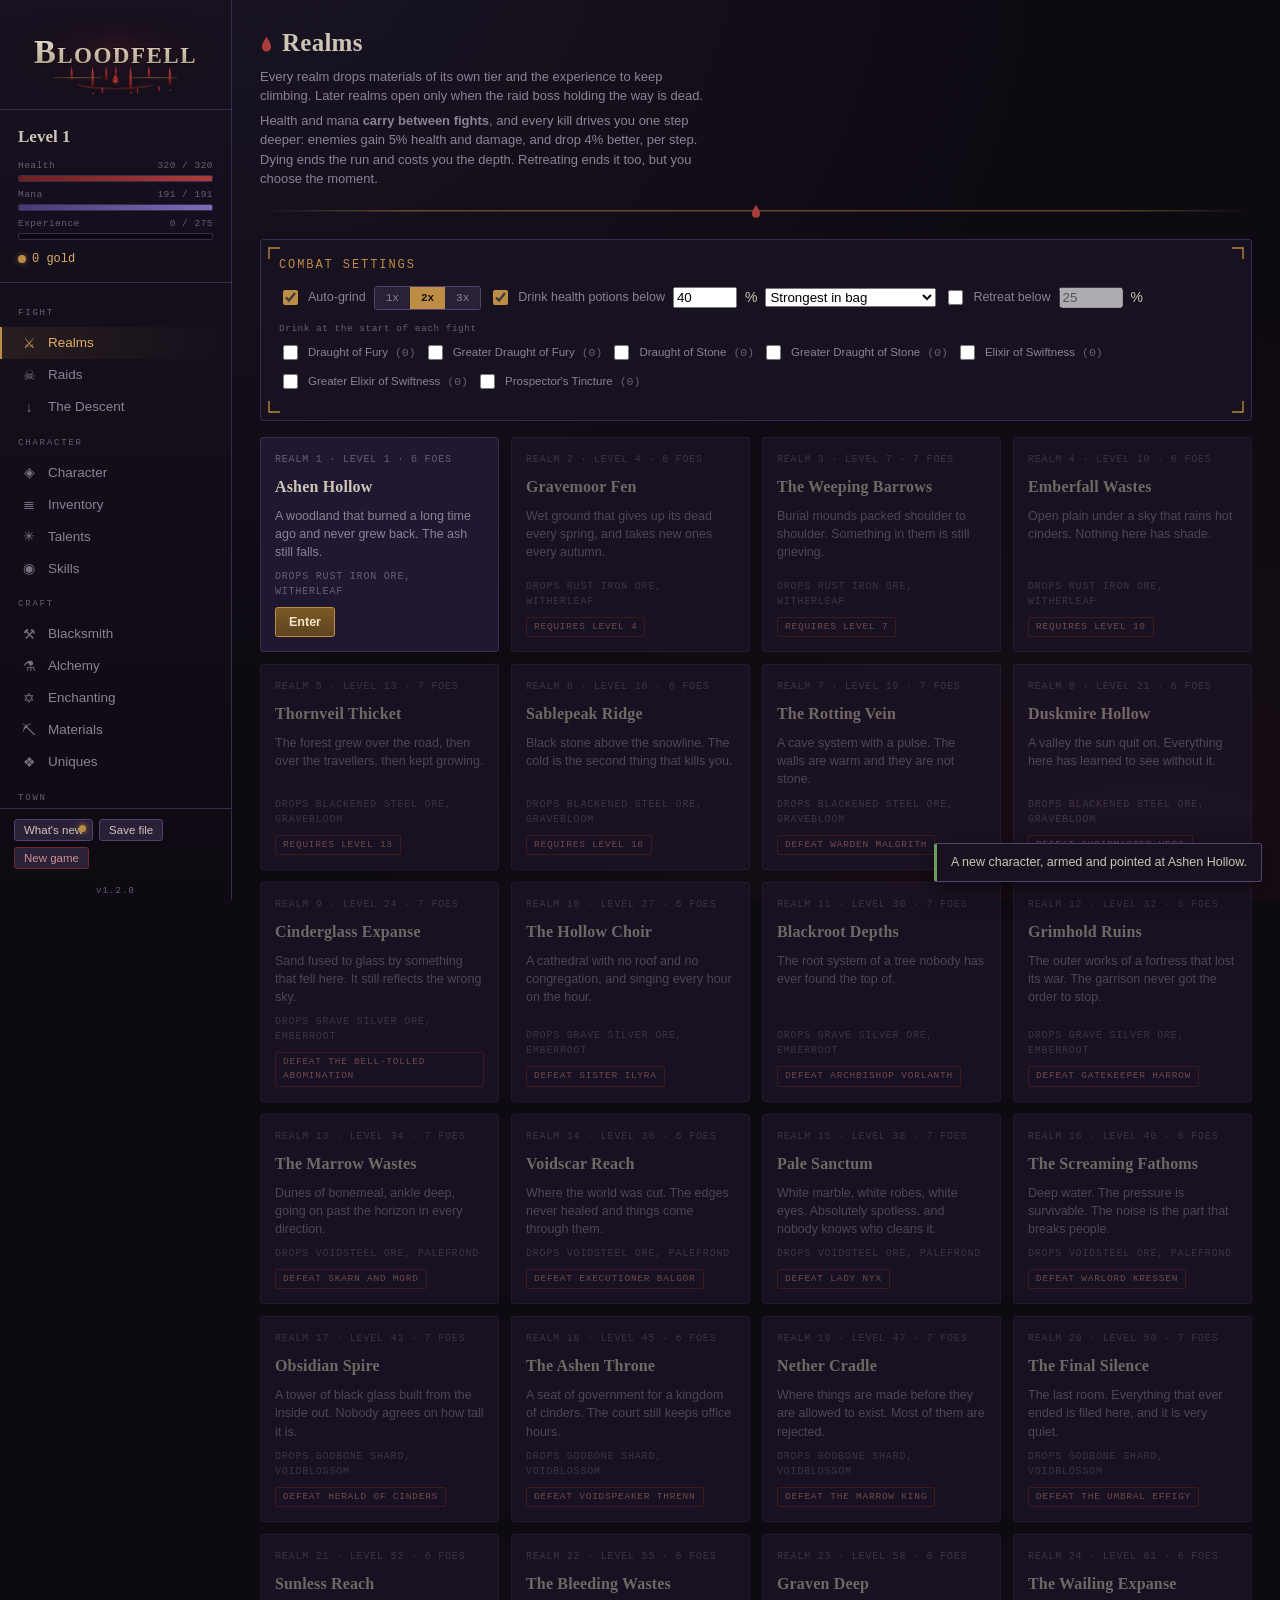
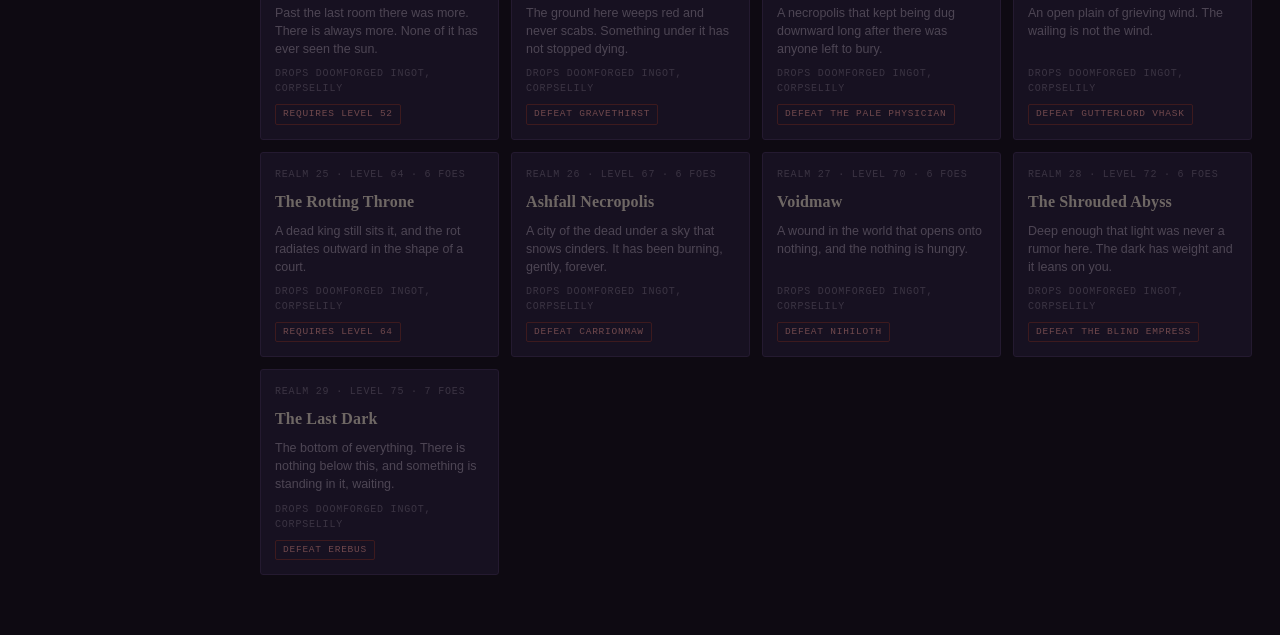
==== commit 9cc641f7: "Add files via upload" ====
--- a/index.html
+++ b/index.html
@@ -66,6 +66,7 @@
 <script src="js/data/uniques.js"></script>
 <script src="js/data/sets.js"></script>
 <script src="js/data/changelog.js"></script>
+<script src="js/data/brand.js"></script>
 
 <!-- engine -->
 <script src="js/core/state.js"></script>
--- a/css/style.css
+++ b/css/style.css
@@ -32,6 +32,7 @@
   --r-rare:      #4a7fb5;
   --r-epic:      #8a5fb0;
   --r-legendary: #c8873a;
+  --r-set: #46c07a;
   --r-unique:    #d2536b;
 
 
@@ -237,6 +238,59 @@
 }
 .card .desc { font-size: calc(12.5px * var(--fs)); color: var(--ash); line-height: 1.45; flex: 1; }
 .card .foot { display: flex; align-items: center; gap: 8px; }
+
+/* ------------------------------------------------------------- the forge -- */
+.forge-grid {
+  display: grid; grid-template-columns: 1fr 300px; gap: 22px; align-items: start;
+}
+.forge-compose { min-width: 0; }
+.forge-field { margin-bottom: 16px; }
+.forge-field label {
+  display: block; font-family: var(--mono); font-size: calc(10px * var(--fs));
+  letter-spacing: 0.1em; text-transform: uppercase; color: var(--dim); margin-bottom: 7px;
+}
+.chiprow { display: flex; flex-wrap: wrap; gap: 6px; }
+.chip {
+  background: var(--pitch); border: 1px solid var(--edge); border-radius: var(--radius);
+  color: var(--ash); padding: 5px 11px; font-size: calc(12px * var(--fs));
+  font-family: var(--sans); cursor: pointer; transition: border-color 0.12s, color 0.12s, background 0.12s;
+}
+.chip:hover { border-color: var(--edge-hi); color: var(--bone); }
+.chip.on {
+  background: var(--raise); border-color: var(--brass); color: var(--brass-hi);
+  box-shadow: inset 0 0 0 1px rgba(189,140,69,0.2);
+}
+.chip.q-epic.on { border-color: var(--r-epic); color: var(--r-epic); box-shadow: inset 0 0 0 1px rgba(138,95,176,0.25); }
+.chip.q-rare.on { border-color: var(--r-rare); color: var(--r-rare); box-shadow: inset 0 0 0 1px rgba(74,127,181,0.25); }
+
+.forge-preview { position: sticky; top: 12px; }
+.fp-card {
+  background: linear-gradient(180deg, var(--slate), var(--pitch));
+  border: 1px solid var(--edge); border-left-width: 3px; border-radius: var(--radius);
+  padding: 14px 16px;
+}
+.fp-name { font-family: var(--serif); font-size: calc(17px * var(--fs)); font-weight: 600; }
+.fp-sub {
+  font-family: var(--mono); font-size: calc(10px * var(--fs)); letter-spacing: 0.08em;
+  text-transform: uppercase; color: var(--dim); margin: 3px 0 12px;
+}
+.fp-stats { display: flex; flex-direction: column; gap: 5px; }
+.fp-stat { display: flex; align-items: baseline; gap: 8px; font-size: calc(13px * var(--fs)); }
+.fp-stat .fp-v { font-family: var(--mono); color: var(--brass-hi); min-width: 84px; }
+.fp-stat .fp-k { color: var(--ash); }
+.fp-stat.focus .fp-v { color: var(--verdant); }
+.fp-stat.focus .fp-k { color: var(--bone); }
+.fp-note {
+  margin-top: 12px; padding-top: 10px; border-top: 1px solid var(--edge);
+  font-size: calc(11.5px * var(--fs)); color: var(--dim); line-height: 1.5;
+}
+.fp-cost { margin: 12px 0; font-family: var(--mono); font-size: calc(11.5px * var(--fs)); color: var(--ash); }
+.btn.lg { width: 100%; justify-content: center; padding: 11px; font-size: calc(14px * var(--fs)); }
+
+@media (max-width: 720px) {
+  .forge-grid { grid-template-columns: 1fr; }
+  .forge-preview { position: static; }
+}
 
 .tag {
   font-family: var(--mono); font-size: calc(9.5px * var(--fs)); letter-spacing: 0.08em;
@@ -393,6 +447,7 @@
 .r-rare      { color: var(--r-rare); }
 .r-epic      { color: var(--r-epic); }
 .r-legendary { color: var(--r-legendary); text-shadow: 0 0 10px rgba(200,135,58,0.35); }
+.r-set { color: var(--r-set); text-shadow: 0 0 10px rgba(70,192,122,0.35); }
 .r-unique    {
   color: var(--r-unique);
   text-shadow: 0 0 12px rgba(210,83,107,0.50);
@@ -404,6 +459,7 @@
 .b-rare      { border-left-color: var(--r-rare) !important; }
 .b-epic      { border-left-color: var(--r-epic) !important; }
 .b-legendary { border-left-color: var(--r-legendary) !important; }
+.b-set { border-left-color: var(--r-set) !important; }
 .b-unique    {
   border-left-color: var(--r-unique) !important;
   box-shadow: inset 0 0 24px rgba(210,83,107,0.09);
@@ -414,6 +470,7 @@
 .r-border-rare      { border-color: var(--r-rare) !important; }
 .r-border-epic      { border-color: var(--r-epic) !important; }
 .r-border-legendary { border-color: var(--r-legendary) !important; }
+.r-border-set { border-color: var(--r-set) !important; }
 .r-border-unique    {
   border-color: var(--r-unique) !important;
   box-shadow: inset 0 0 18px rgba(210,83,107,0.10);
@@ -516,6 +573,7 @@
   text-transform: uppercase; color: var(--dim); margin-bottom: 7px;
 }
 .tier.open .tierhead { color: var(--brass); }
+.tierlimit { color: var(--brass-hi); margin-left: 4px; }
 .talentgrid { display: grid; grid-template-columns: repeat(auto-fit, minmax(205px, 1fr)); gap: 7px; }
 
 .talent {
@@ -601,6 +659,13 @@
   max-width: 320px; display: flex; flex-direction: column; gap: 0;
   filter: drop-shadow(0 10px 26px rgba(0,0,0,0.7));
 }
+.tip.wide { max-width: none; }
+.tip-compare-row { display: flex; gap: 8px; align-items: flex-start; }
+.tip-col { width: 212px; }
+.tip-col .tip-vs {
+  background: transparent; border: 0; padding: 0 2px 5px; text-align: left;
+}
+.tip-col .tip-vs.newvs { color: var(--brass-hi); }
 .tip-card {
   background: var(--pitch); border: 1px solid var(--edge-hi);
   border-radius: var(--radius); padding: 11px 13px;
@@ -900,6 +965,14 @@
   background: var(--slate); border: 1px solid var(--edge-hi);
   border-left: 3px solid var(--witch);
   border-radius: var(--radius); padding: 11px 13px; margin-bottom: 8px;
+  cursor: pointer; transition: border-color 0.12s, background 0.12s;
+}
+.aspectcard:hover { border-color: var(--witch); }
+.aspectcard.sel { background: rgba(125,108,184,0.14); border-color: var(--witch); box-shadow: inset 0 0 0 1px rgba(125,108,184,0.35); }
+.aspchosen, .hasaspect {
+  font-family: var(--mono); font-size: calc(8.5px * var(--fs)); letter-spacing: 0.1em;
+  text-transform: uppercase; color: var(--witch); border: 1px solid rgba(125,108,184,0.4);
+  border-radius: 2px; padding: 1px 5px; margin-left: 6px; vertical-align: middle;
 }
 .aspname {
   font-family: var(--serif); font-size: calc(13.5px * var(--fs));
@@ -1077,3 +1150,24 @@
 @media (prefers-reduced-motion: reduce) {
   * { animation: none !important; transition: none !important; }
 }
+
+/* ---- framing: panel corner brackets, header emblem + divider (art pass) ---- */
+.panel {
+  background-color: var(--pitch);
+  background-image: url("data:image/svg+xml,%3Csvg%20xmlns%3D%27http%3A%2F%2Fwww.w3.org%2F2000%2Fsvg%27%20width%3D%2720%27%20height%3D%2720%27%3E%3Cpath%20d%3D%27M2%2013%20L2%202%20L13%202%27%20fill%3D%27none%27%20stroke%3D%27%23b8863f%27%20stroke-width%3D%271.4%27%2F%3E%3C%2Fsvg%3E"), url("data:image/svg+xml,%3Csvg%20xmlns%3D%27http%3A%2F%2Fwww.w3.org%2F2000%2Fsvg%27%20width%3D%2720%27%20height%3D%2720%27%3E%3Cpath%20d%3D%27M18%2013%20L18%202%20L7%202%27%20fill%3D%27none%27%20stroke%3D%27%23b8863f%27%20stroke-width%3D%271.4%27%2F%3E%3C%2Fsvg%3E"), url("data:image/svg+xml,%3Csvg%20xmlns%3D%27http%3A%2F%2Fwww.w3.org%2F2000%2Fsvg%27%20width%3D%2720%27%20height%3D%2720%27%3E%3Cpath%20d%3D%27M2%207%20L2%2018%20L13%2018%27%20fill%3D%27none%27%20stroke%3D%27%23b8863f%27%20stroke-width%3D%271.4%27%2F%3E%3C%2Fsvg%3E"), url("data:image/svg+xml,%3Csvg%20xmlns%3D%27http%3A%2F%2Fwww.w3.org%2F2000%2Fsvg%27%20width%3D%2720%27%20height%3D%2720%27%3E%3Cpath%20d%3D%27M18%207%20L18%2018%20L7%2018%27%20fill%3D%27none%27%20stroke%3D%27%23b8863f%27%20stroke-width%3D%271.4%27%2F%3E%3C%2Fsvg%3E");
+  background-position: left 6px top 6px, right 6px top 6px, left 6px bottom 6px, right 6px bottom 6px;
+  background-repeat: no-repeat;
+  background-size: 20px 20px;
+}
+.phead h2::before {
+  content: ""; display: inline-block; width: 13px; height: 17px; margin-right: 9px;
+  vertical-align: -2px; background: url("data:image/svg+xml,%3Csvg%20xmlns%3D%27http%3A%2F%2Fwww.w3.org%2F2000%2Fsvg%27%20width%3D%2713%27%20height%3D%2717%27%20viewBox%3D%270%200%2013%2017%27%3E%3Cpath%20d%3D%27M6.5%201%20C3%206%202%208.5%202%2011%20a4.5%204.5%200%201%200%209%200%20C11%208.5%2010%206%206.5%201%20z%27%20fill%3D%27%23ac3c3c%27%2F%3E%3C%2Fsvg%3E") no-repeat center / contain;
+}
+.phead::after {
+  content: ""; display: block; margin-top: 15px; height: 15px;
+  background:
+    url("data:image/svg+xml,%3Csvg%20xmlns%3D%27http%3A%2F%2Fwww.w3.org%2F2000%2Fsvg%27%20width%3D%2712%27%20height%3D%2715%27%20viewBox%3D%270%200%2013%2017%27%3E%3Cpath%20d%3D%27M6.5%201%20C3%206%202%208.5%202%2011%20a4.5%204.5%200%201%200%209%200%20C11%208.5%2010%206%206.5%201%20z%27%20fill%3D%27%23ac3c3c%27%2F%3E%3C%2Fsvg%3E") no-repeat center,
+    linear-gradient(90deg, transparent, rgba(189,140,69,0.45) 14%, rgba(189,140,69,0.45) 86%, transparent) no-repeat center / 100% 1.5px;
+}
+.brand-logo { display: block; width: 100%; height: auto; }
+.brand { padding: 14px 14px 12px; }
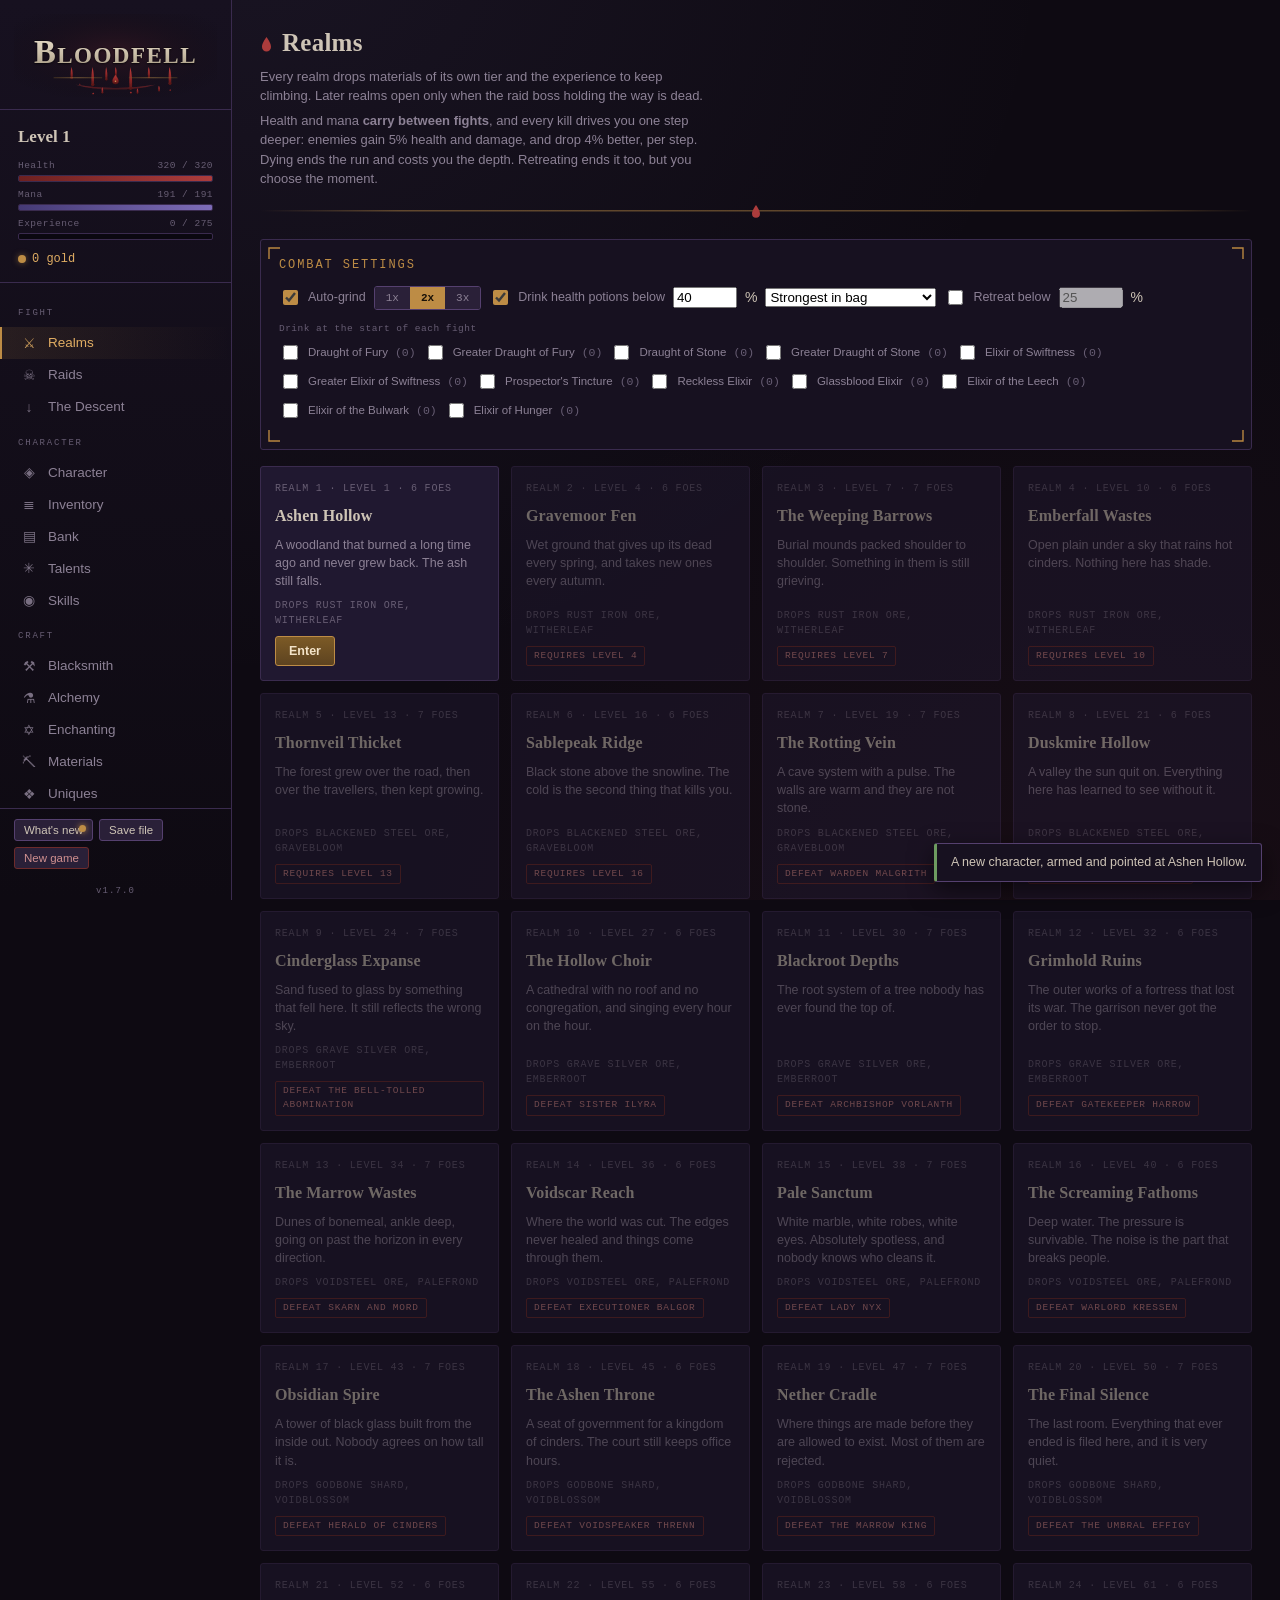
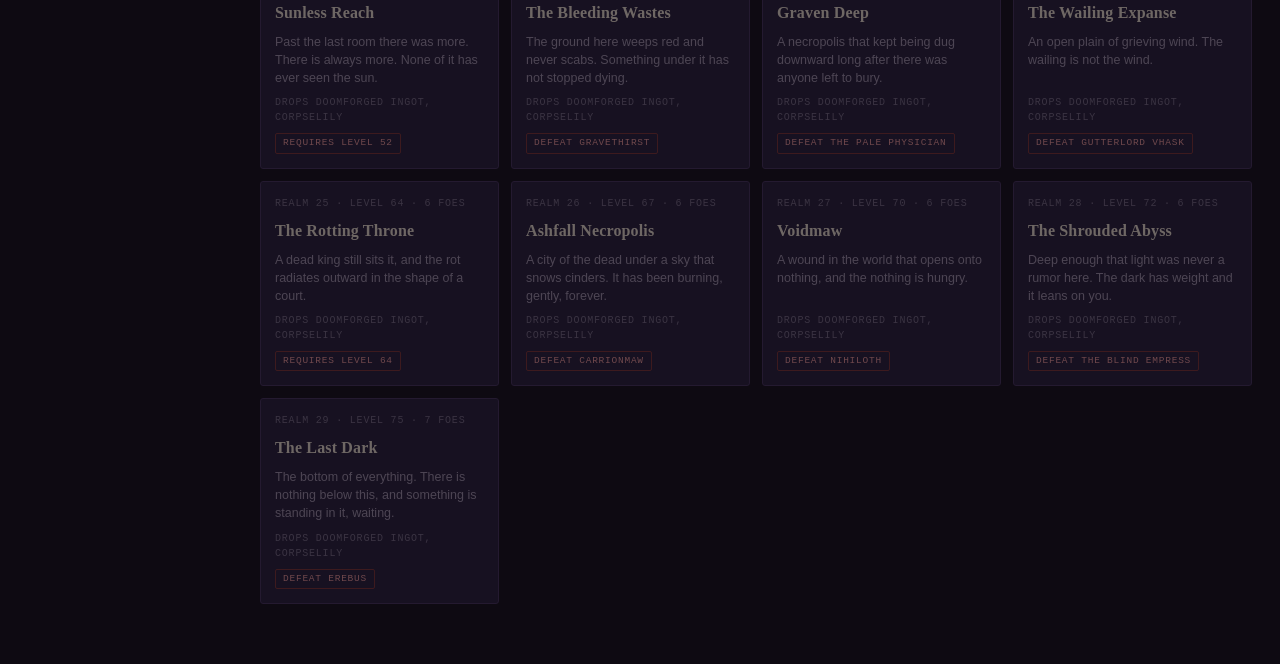
==== commit 7375e9ac: "Add files via upload" ====
--- a/index.html
+++ b/index.html
@@ -65,6 +65,7 @@
 <script src="js/data/effects.js"></script>
 <script src="js/data/uniques.js"></script>
 <script src="js/data/sets.js"></script>
+<script src="js/data/gems.js"></script>
 <script src="js/data/changelog.js"></script>
 <script src="js/data/brand.js"></script>
 
@@ -76,7 +77,6 @@
 <script src="js/core/loot.js"></script>
 <script src="js/core/combat.js"></script>
 <script src="js/core/actions.js"></script>
-<script src="js/core/merchant.js"></script>
 <script src="js/core/descent.js"></script>
 
 <!-- interface -->
--- a/css/style.css
+++ b/css/style.css
@@ -487,6 +487,18 @@
   color: var(--brass); text-transform: uppercase; margin-top: 3px;
 }
 .dollbars { margin: 16px 0; text-align: left; }
+.dollaspects { margin: 16px 0; text-align: left; }
+.dollaspects-head {
+  font-family: var(--mono); font-size: calc(9.5px * var(--fs)); letter-spacing: 0.16em;
+  text-transform: uppercase; color: var(--brass); margin-bottom: 7px;
+}
+.dollaspect {
+  display: flex; justify-content: space-between; gap: 10px; align-items: baseline;
+  padding: 3px 0; font-size: calc(12px * var(--fs)); border-bottom: 1px solid var(--edge);
+}
+.dollaspect .an { min-width: 0; overflow: hidden; text-overflow: ellipsis; white-space: nowrap; }
+.dollaspect .av { font-family: var(--serif); color: var(--witch); flex-shrink: 0; }
+.dollaspect-empty { font-size: calc(11.5px * var(--fs)); color: var(--dim); line-height: 1.5; }
 .dollsummary {
   display: grid; grid-template-columns: repeat(auto-fit, minmax(96px, 1fr));
   gap: 3px 14px; text-align: left;
@@ -1171,3 +1183,22 @@
 }
 .brand-logo { display: block; width: 100%; height: auto; }
 .brand { padding: 14px 14px 12px; }
+
+/* ---- alchemy notes, gems and sockets ---- */
+.potnote { font-size: calc(11px * var(--fs)); color: var(--witch); margin-top: 3px; font-style: italic; }
+.socketrow { display: flex; align-items: center; gap: 7px; flex-wrap: wrap; margin-top: 6px; }
+.socket {
+  display: inline-flex; align-items: center; gap: 5px;
+  border: 1px solid var(--edge-hi); border-radius: var(--radius);
+  padding: 3px 8px; font-size: calc(11.5px * var(--fs)); background: var(--slate);
+}
+.socket.empty { color: var(--dim); border-style: dashed; }
+.socketdot { width: 9px; height: 9px; border-radius: 50%; display: inline-block; }
+.gemgrid { display: grid; grid-template-columns: repeat(auto-fill, minmax(190px, 1fr)); gap: 7px; }
+.gemcard {
+  border: 1px solid var(--edge); border-left: 3px solid var(--brass);
+  border-radius: var(--radius); padding: 8px 10px; background: var(--slate);
+}
+.gemcard .gn { font-family: var(--serif); font-size: calc(12.5px * var(--fs)); }
+.gemcard .gd { font-size: calc(11px * var(--fs)); color: var(--ash); margin-top: 2px; }
+.gemcount { font-family: var(--mono); font-size: calc(10.5px * var(--fs)); color: var(--brass-hi); }
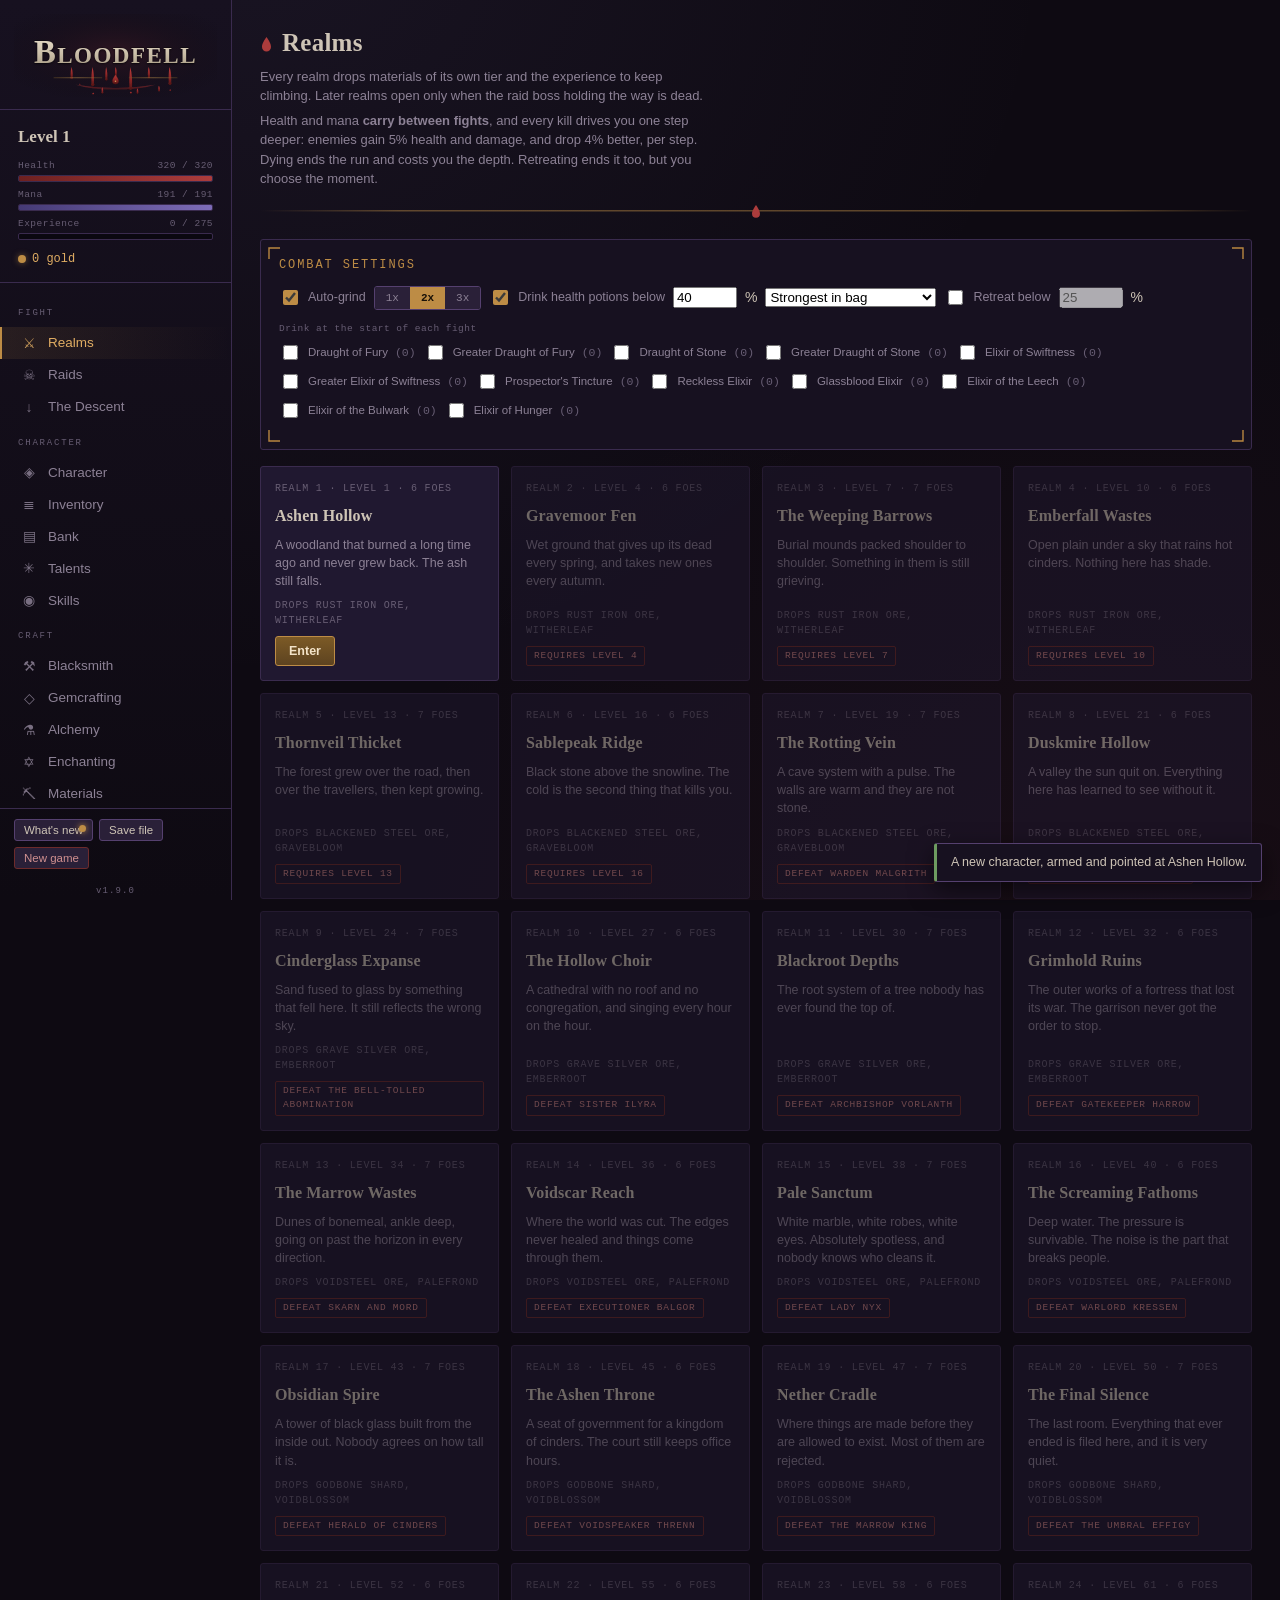
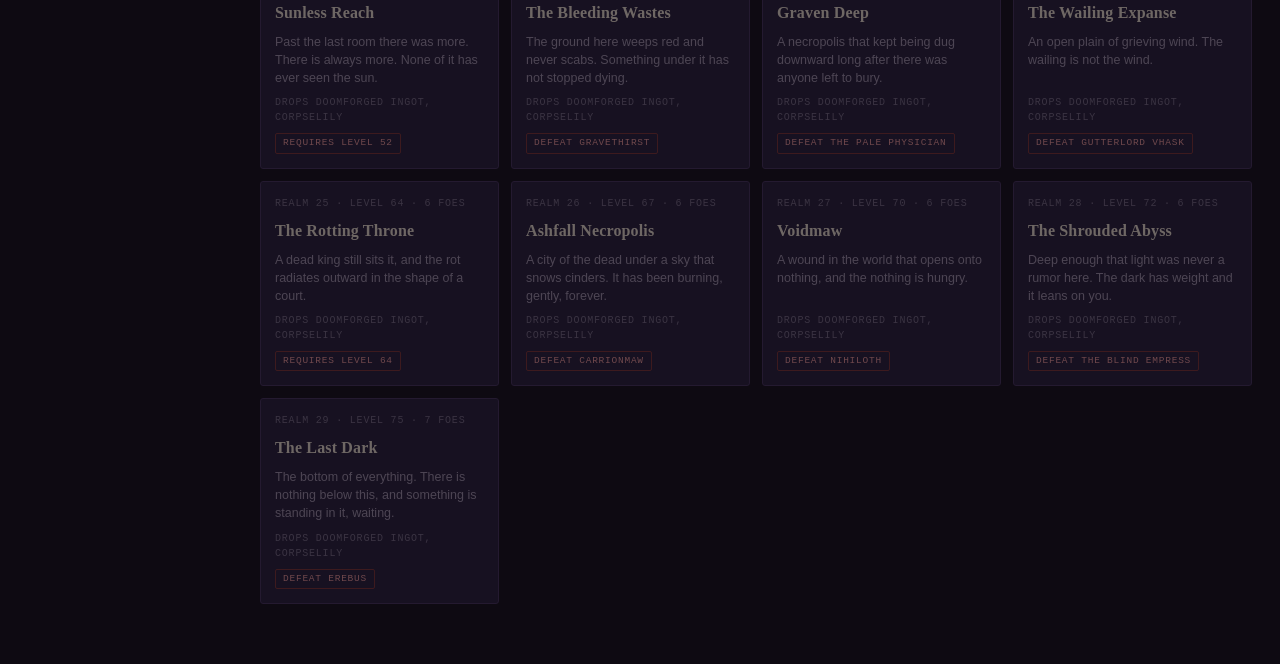
==== commit e9896497: "Add files via upload" ====
--- a/index.html
+++ b/index.html
@@ -72,6 +72,7 @@
 <!-- engine -->
 <script src="js/core/state.js"></script>
 <script src="js/core/sound.js"></script>
+<script src="js/core/counter.js"></script>
 <script src="js/core/passives.js"></script>
 <script src="js/core/character.js"></script>
 <script src="js/core/loot.js"></script>
--- a/css/style.css
+++ b/css/style.css
@@ -1202,3 +1202,38 @@
 .gemcard .gn { font-family: var(--serif); font-size: calc(12.5px * var(--fs)); }
 .gemcard .gd { font-size: calc(11px * var(--fs)); color: var(--ash); margin-top: 2px; }
 .gemcount { font-family: var(--mono); font-size: calc(10.5px * var(--fs)); color: var(--brass-hi); }
+
+/* ---- gemcrafting bench ---- */
+.roughrow { display: flex; gap: 8px; flex-wrap: wrap; margin-top: 9px; }
+.roughcell {
+  display: flex; align-items: center; gap: 7px;
+  border: 1px solid var(--edge-hi); border-radius: var(--radius);
+  padding: 7px 11px; background: var(--slate); font-size: calc(12px * var(--fs));
+}
+.roughcell.none { opacity: 0.45; border-style: dashed; }
+.roughcell .rn2 { color: var(--bone); }
+.roughdot { width: 11px; height: 11px; border-radius: 50%; display: inline-block; }
+.roughdot.big { width: 13px; height: 13px; vertical-align: -1px; margin-right: 4px; }
+.mixchip {
+  display: inline-flex; align-items: center; gap: 4px;
+  border: 1px solid var(--edge); border-radius: var(--radius);
+  padding: 1px 6px; font-family: var(--mono); font-size: calc(10.5px * var(--fs));
+  background: var(--pitch); color: var(--bone);
+}
+.mixplus, .mixeq { color: var(--dim); font-family: var(--mono); font-size: calc(10.5px * var(--fs)); }
+.mixgold { font-family: var(--mono); font-size: calc(10.5px * var(--fs)); color: var(--brass-hi); }
+.shade {
+  font-family: var(--mono); font-size: calc(9.5px * var(--fs)); letter-spacing: 0.1em;
+  text-transform: uppercase; color: var(--dim); margin-left: 6px;
+}
+
+/* ---- global counter in the rail ---- */
+.globalcounter, #globalcounter { padding: 0 14px 10px; }
+#globalcounter:empty { display: none; }
+.gc-line {
+  display: flex; justify-content: space-between; align-items: baseline; gap: 8px;
+  font-size: calc(11.5px * var(--fs)); color: var(--ash);
+  padding: 3px 0; border-top: 1px solid var(--edge);
+}
+.gc-line b { font-family: var(--mono); color: var(--bone); font-weight: normal; }
+.gc-line b i { color: var(--brass); font-style: normal; }
